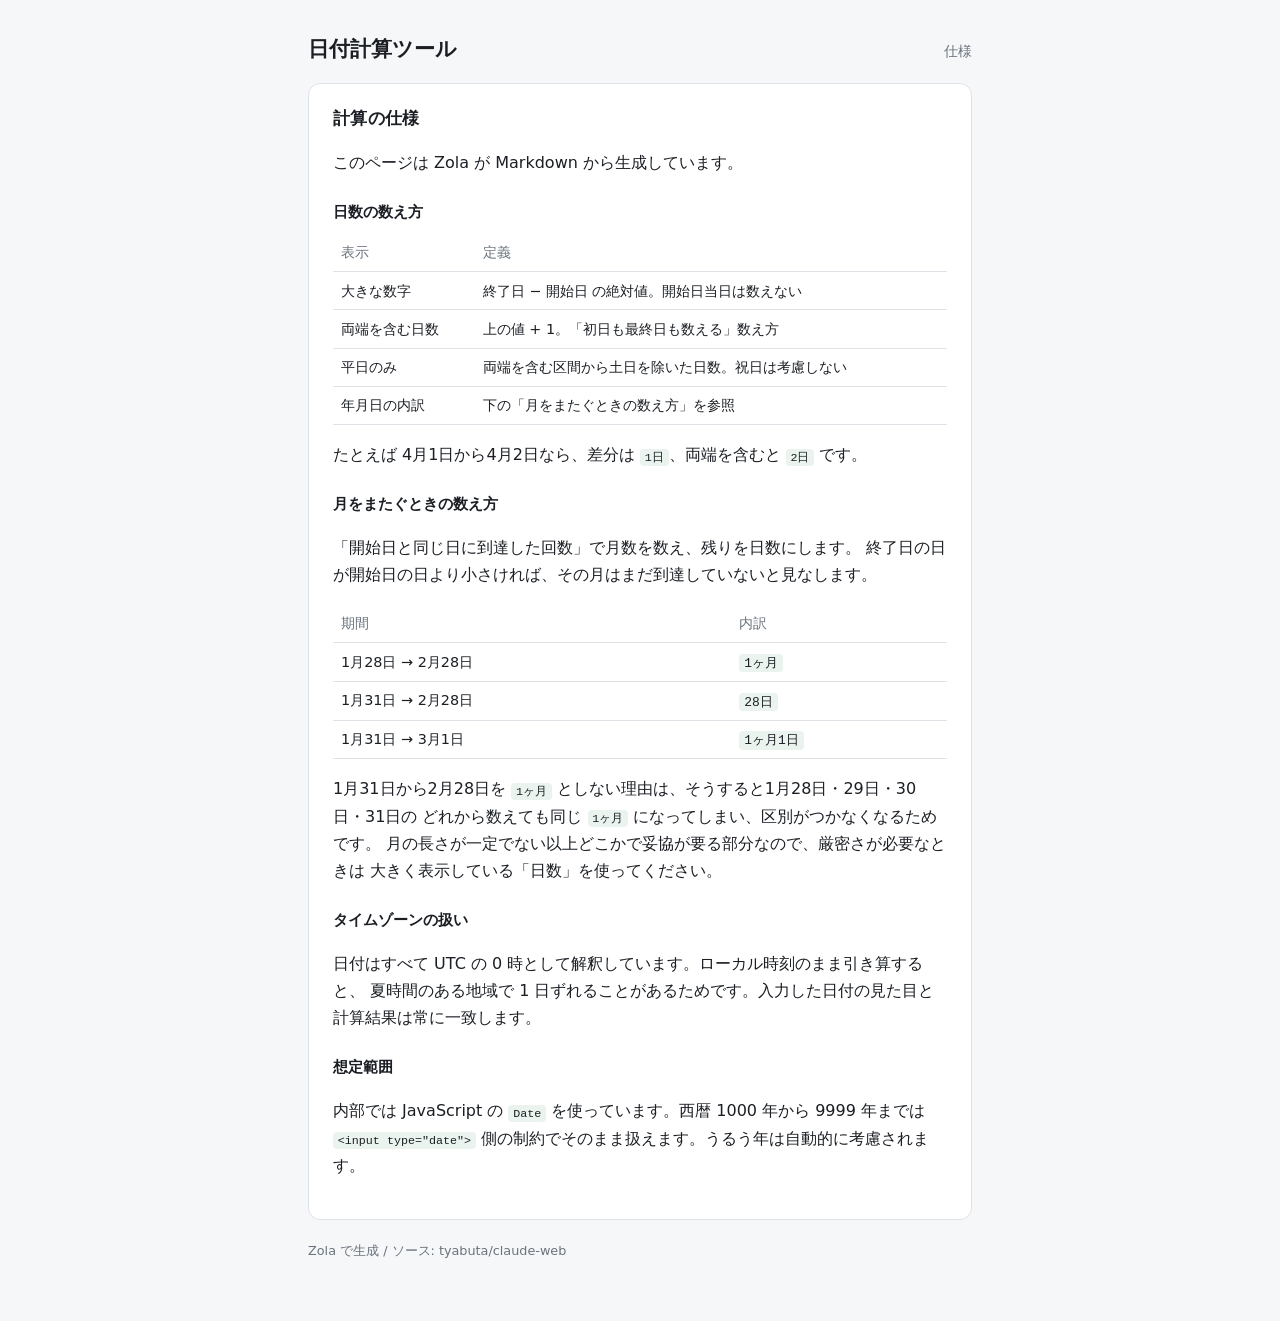
==== about/index.html @ ae9dbe24 "Deploy site from source f8915fb" ====
<!doctype html>
<html lang="ja">
  <head>
    <meta charset="utf-8" />
    <meta name="viewport" content="width=device-width, initial-scale=1" />
    <title>計算の仕様 | 日付計算ツール</title>
    <meta name="description" content="2つの日付の差分日数と、日付の加減算をブラウザ上で計算します。" />
    <link rel="stylesheet" href="https://tyabuta.github.io/date-calc/style.css?h=6fac83dc08e374c64b4c" />
  </head>
  <body>
    <header class="site-header">
      <a class="site-title" href="https://tyabuta.github.io/date-calc/">日付計算ツール</a>
      <nav>
        <a href="https://tyabuta.github.io/date-calc/about/">仕様</a>
      </nav>
    </header>

    <main>
<article class="card prose">
  <h2>計算の仕様</h2>
  <p>このページは Zola が Markdown から生成しています。</p>
<h3 id="ri-shu-noshu-efang">日数の数え方</h3>
<table><thead><tr><th>表示</th><th>定義</th></tr></thead><tbody>
<tr><td>大きな数字</td><td>終了日 − 開始日 の絶対値。開始日当日は数えない</td></tr>
<tr><td>両端を含む日数</td><td>上の値 + 1。「初日も最終日も数える」数え方</td></tr>
<tr><td>平日のみ</td><td>両端を含む区間から土日を除いた日数。祝日は考慮しない</td></tr>
<tr><td>年月日の内訳</td><td>下の「月をまたぐときの数え方」を参照</td></tr>
</tbody></table>
<p>たとえば 4月1日から4月2日なら、差分は <code>1日</code>、両端を含むと <code>2日</code> です。</p>
<h3 id="yue-womatagutokinoshu-efang">月をまたぐときの数え方</h3>
<p>「開始日と同じ日に到達した回数」で月数を数え、残りを日数にします。
終了日の日が開始日の日より小さければ、その月はまだ到達していないと見なします。</p>
<table><thead><tr><th>期間</th><th>内訳</th></tr></thead><tbody>
<tr><td>1月28日 → 2月28日</td><td><code>1ヶ月</code></td></tr>
<tr><td>1月31日 → 2月28日</td><td><code>28日</code></td></tr>
<tr><td>1月31日 → 3月1日</td><td><code>1ヶ月1日</code></td></tr>
</tbody></table>
<p>1月31日から2月28日を <code>1ヶ月</code> としない理由は、そうすると1月28日・29日・30日・31日の
どれから数えても同じ <code>1ヶ月</code> になってしまい、区別がつかなくなるためです。
月の長さが一定でない以上どこかで妥協が要る部分なので、厳密さが必要なときは
大きく表示している「日数」を使ってください。</p>
<h3 id="taimuzonnoxi-i">タイムゾーンの扱い</h3>
<p>日付はすべて UTC の 0 時として解釈しています。ローカル時刻のまま引き算すると、
夏時間のある地域で 1 日ずれることがあるためです。入力した日付の見た目と
計算結果は常に一致します。</p>
<h3 id="xiang-ding-fan-wei">想定範囲</h3>
<p>内部では JavaScript の <code>Date</code> を使っています。西暦 1000 年から 9999 年までは
<code>&lt;input type="date"&gt;</code> 側の制約でそのまま扱えます。うるう年は自動的に考慮されます。</p>

</article>
</main>

    <footer class="site-footer">
      <p>Zola で生成 / ソース: tyabuta&#x2F;claude-web</p>
    </footer>

    
  </body>
</html>
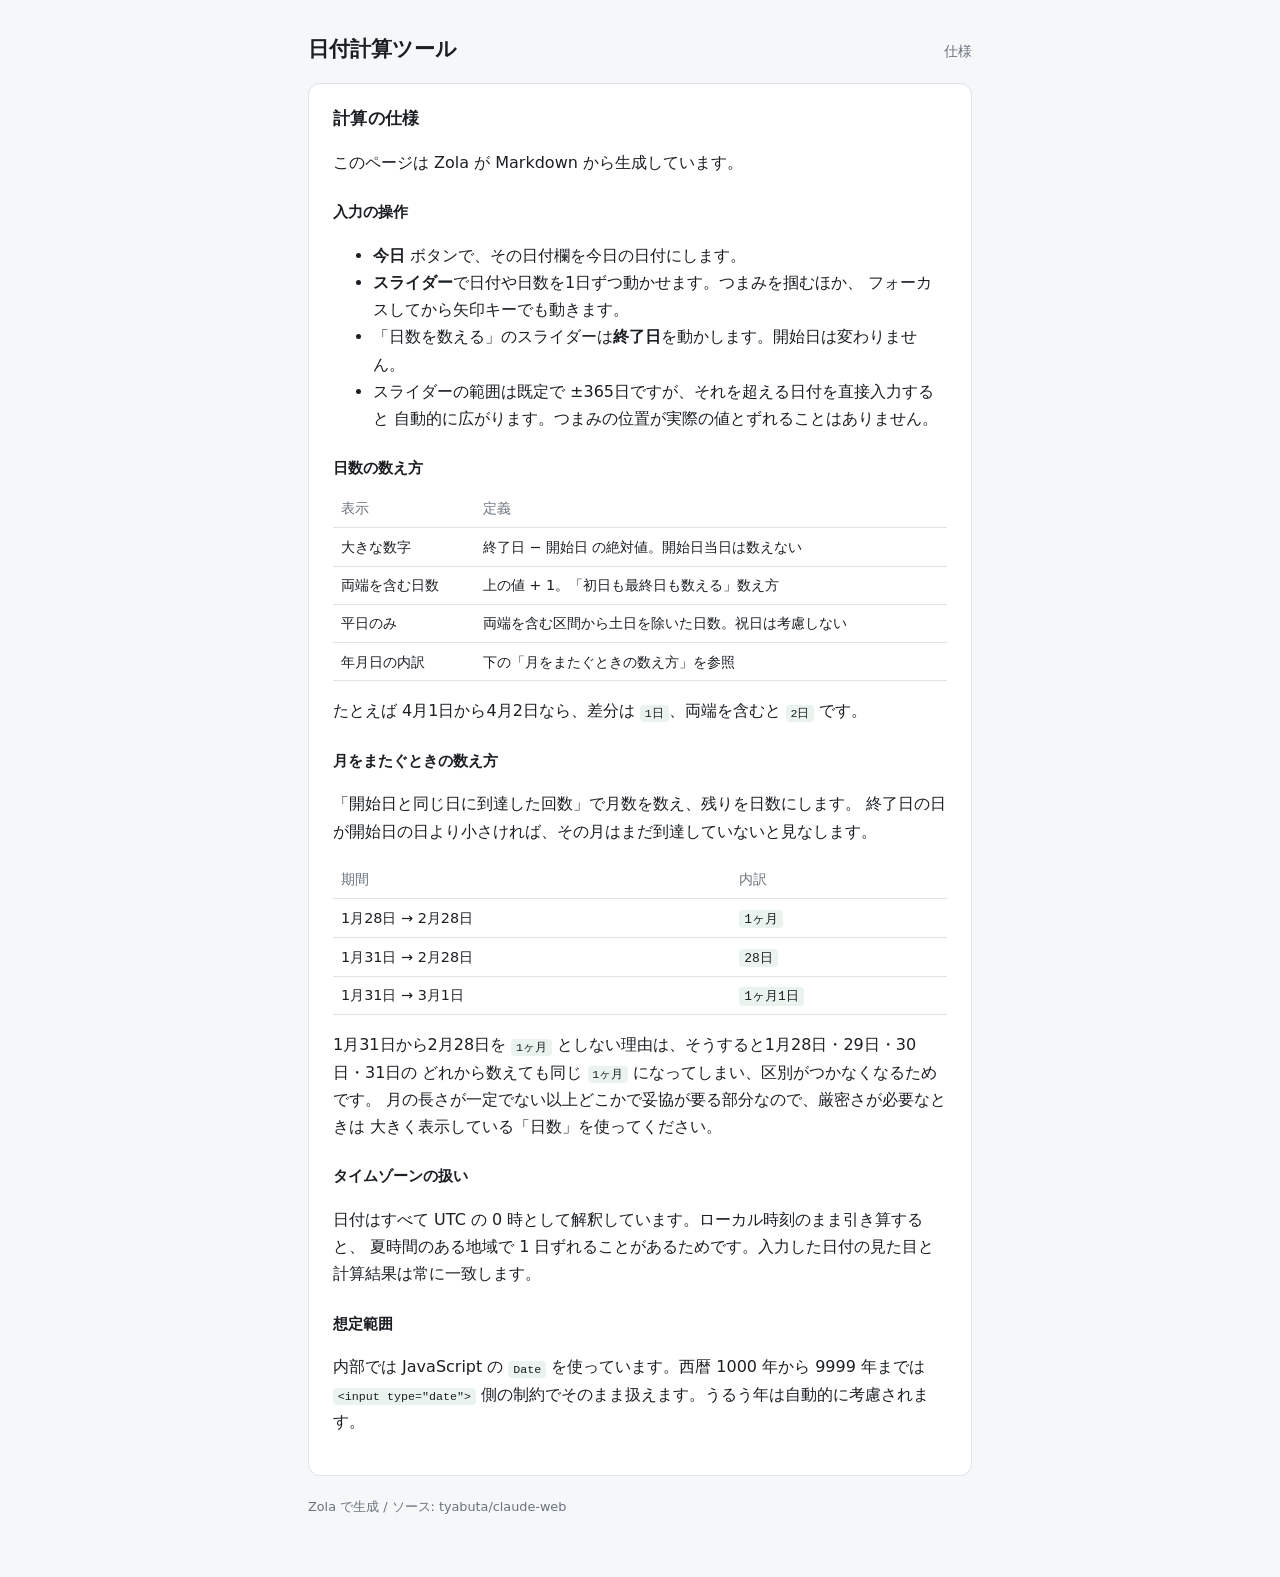
==== commit 9e325bb1: "Deploy site from source 88b0e7e" ====
--- a/about/index.html
+++ b/about/index.html
@@ -5,7 +5,7 @@
     <meta name="viewport" content="width=device-width, initial-scale=1" />
     <title>計算の仕様 | 日付計算ツール</title>
     <meta name="description" content="2つの日付の差分日数と、日付の加減算をブラウザ上で計算します。" />
-    <link rel="stylesheet" href="https://tyabuta.github.io/date-calc/style.css?h=6fac83dc08e374c64b4c" />
+    <link rel="stylesheet" href="https://tyabuta.github.io/date-calc/style.css?h=b46ae50f681da9a2d922" />
   </head>
   <body>
     <header class="site-header">
@@ -19,6 +19,15 @@
 <article class="card prose">
   <h2>計算の仕様</h2>
   <p>このページは Zola が Markdown から生成しています。</p>
+<h3 id="ru-li-nocao-zuo">入力の操作</h3>
+<ul>
+<li><strong>今日</strong> ボタンで、その日付欄を今日の日付にします。</li>
+<li><strong>スライダー</strong>で日付や日数を1日ずつ動かせます。つまみを掴むほか、
+フォーカスしてから矢印キーでも動きます。</li>
+<li>「日数を数える」のスライダーは<strong>終了日</strong>を動かします。開始日は変わりません。</li>
+<li>スライダーの範囲は既定で ±365日ですが、それを超える日付を直接入力すると
+自動的に広がります。つまみの位置が実際の値とずれることはありません。</li>
+</ul>
 <h3 id="ri-shu-noshu-efang">日数の数え方</h3>
 <table><thead><tr><th>表示</th><th>定義</th></tr></thead><tbody>
 <tr><td>大きな数字</td><td>終了日 − 開始日 の絶対値。開始日当日は数えない</td></tr>
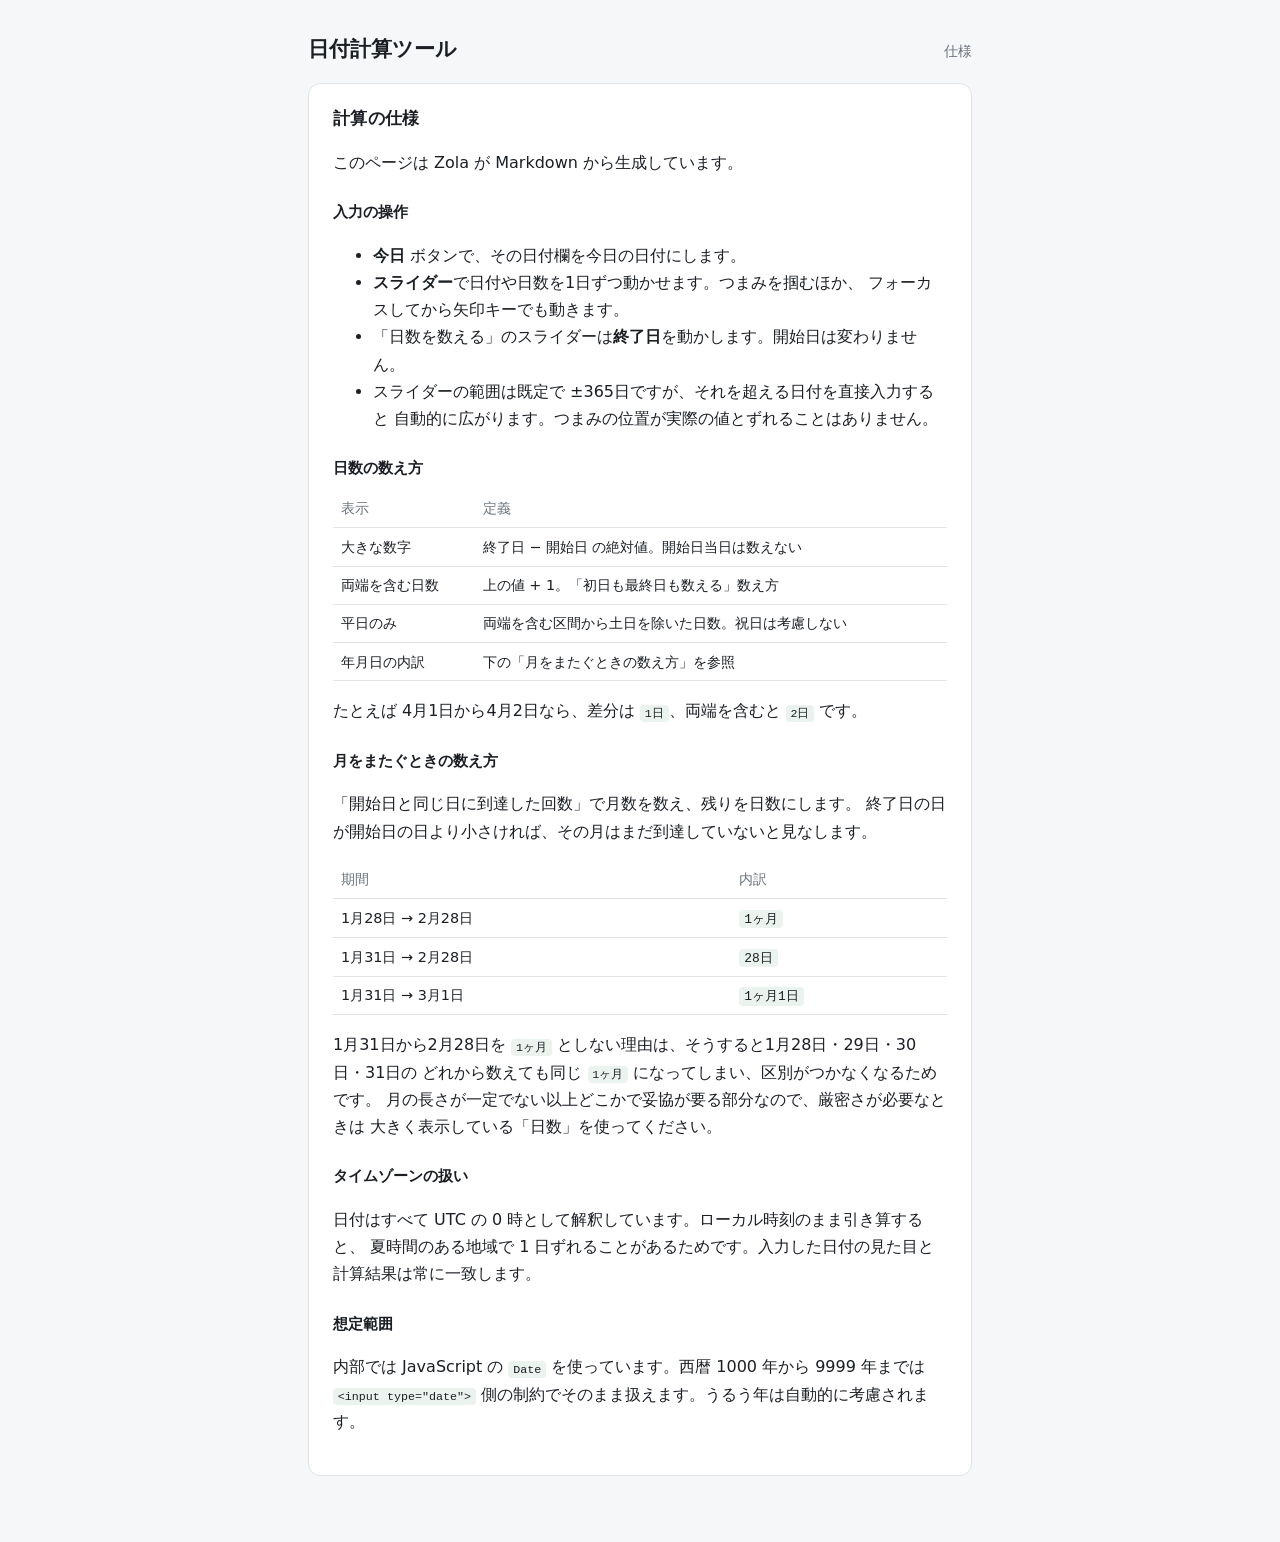
==== commit a78bcb12: "Deploy site from source 8eccbe1" ====
--- a/about/index.html
+++ b/about/index.html
@@ -5,7 +5,7 @@
     <meta name="viewport" content="width=device-width, initial-scale=1" />
     <title>計算の仕様 | 日付計算ツール</title>
     <meta name="description" content="2つの日付の差分日数と、日付の加減算をブラウザ上で計算します。" />
-    <link rel="stylesheet" href="https://tyabuta.github.io/date-calc/style.css?h=b46ae50f681da9a2d922" />
+    <link rel="stylesheet" href="https://tyabuta.github.io/date-calc/style.css?h=4d6645b72f13b25f26c0" />
   </head>
   <body>
     <header class="site-header">
@@ -59,10 +59,6 @@
 </article>
 </main>
 
-    <footer class="site-footer">
-      <p>Zola で生成 / ソース: tyabuta&#x2F;claude-web</p>
-    </footer>
-
     
   </body>
 </html>
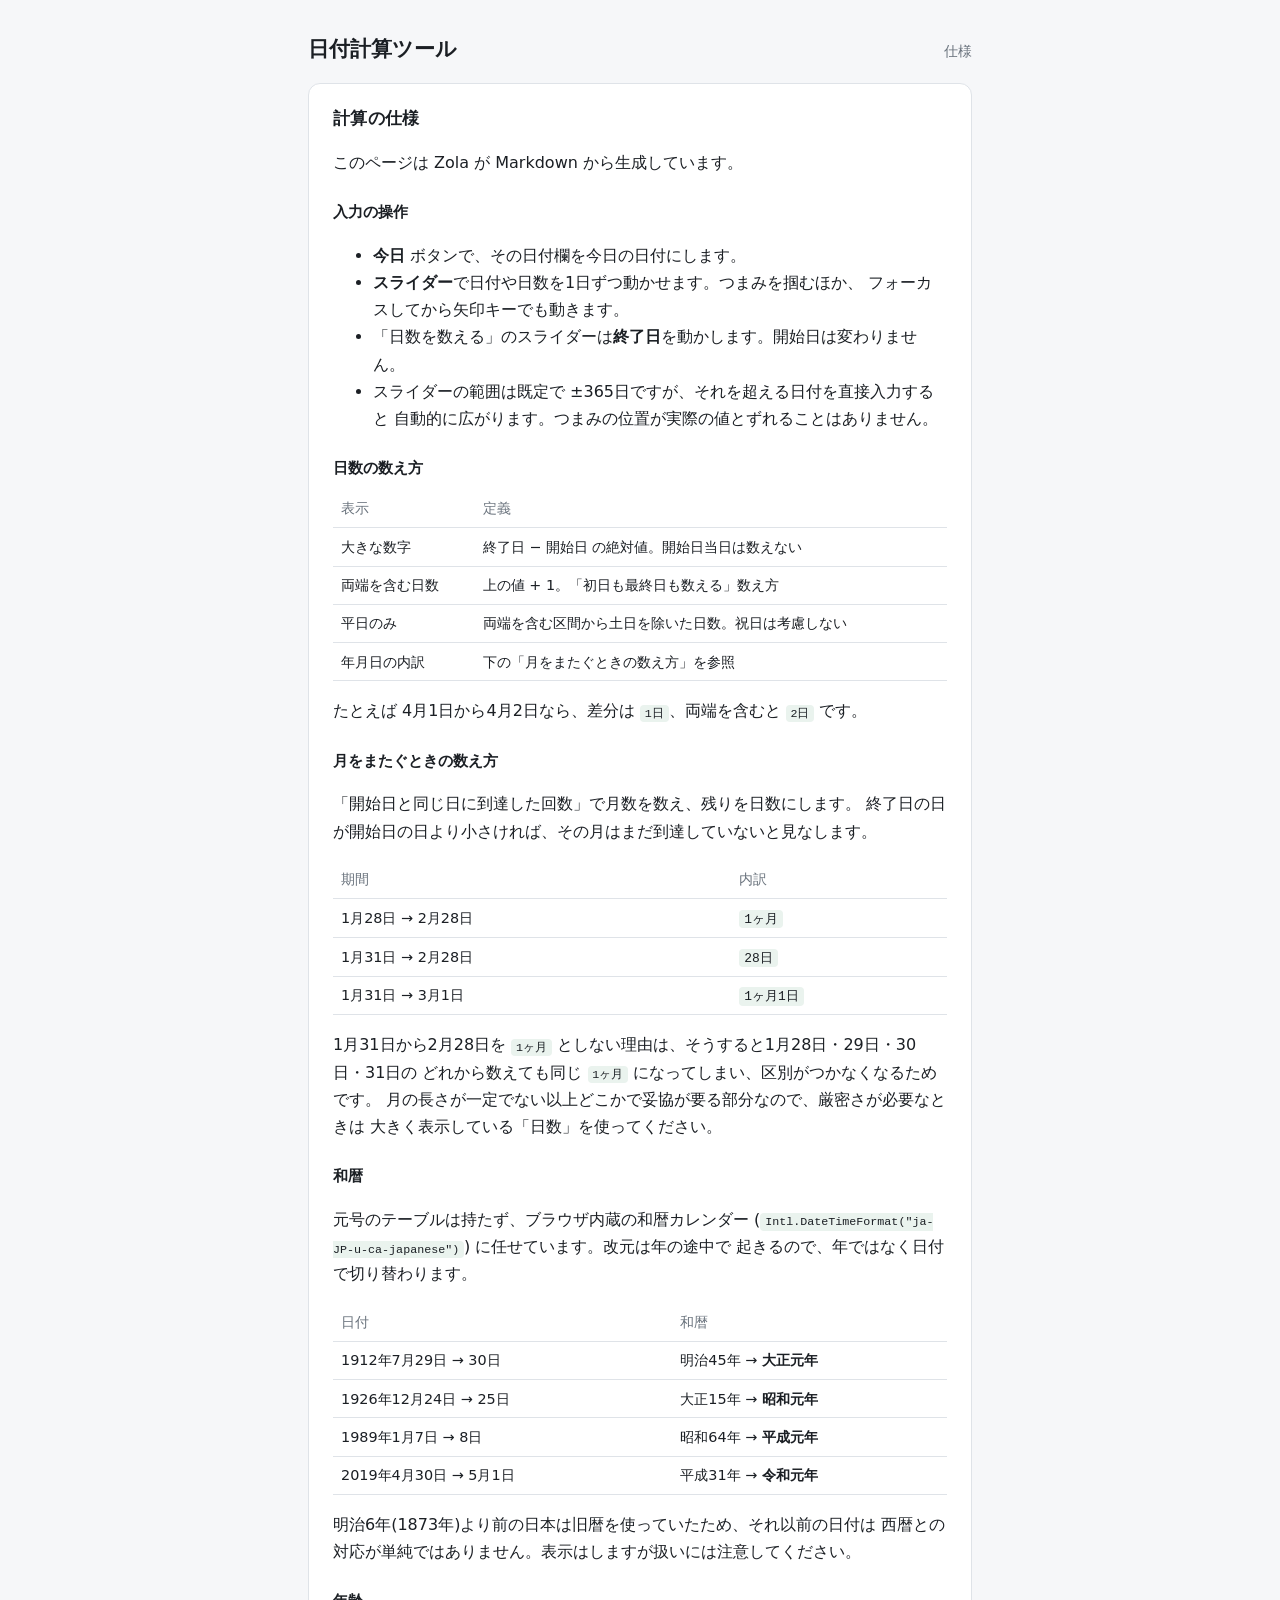
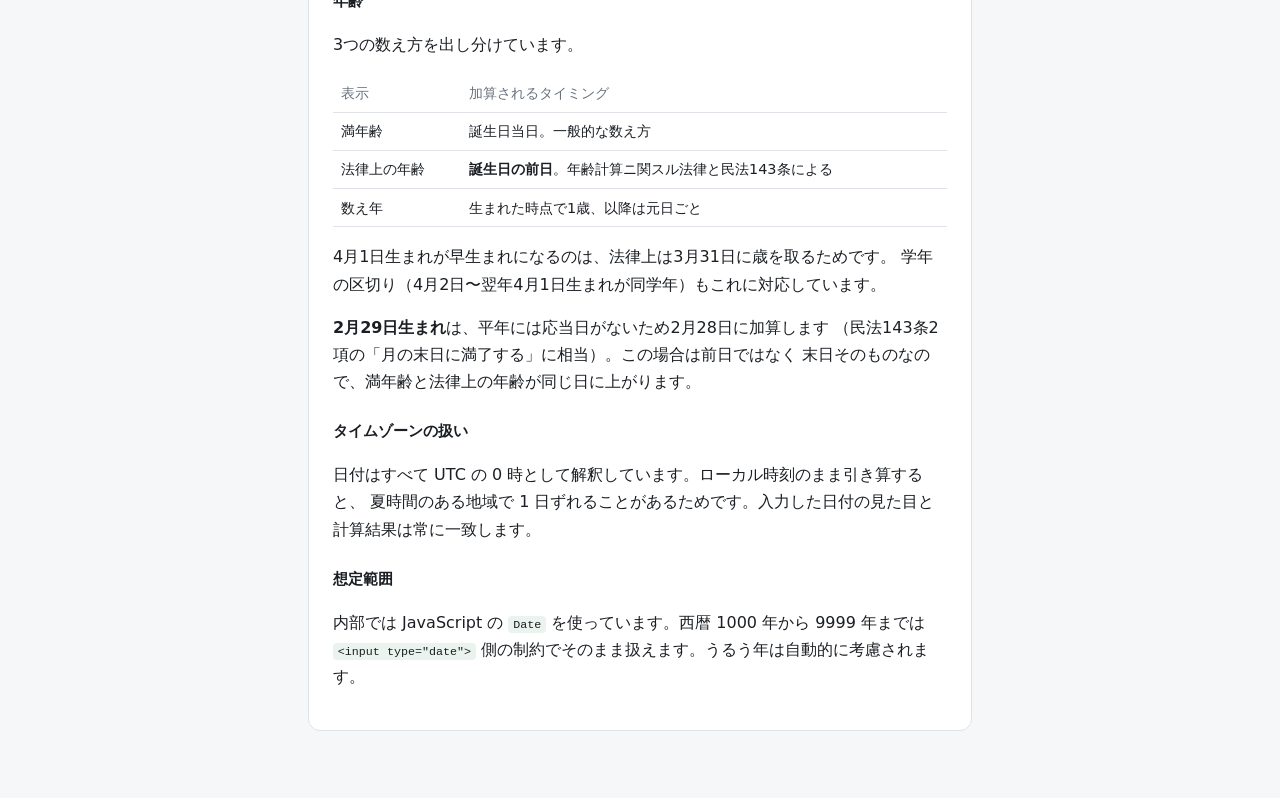
==== commit 25ed4969: "Deploy site from source 4b68fe5" ====
--- a/about/index.html
+++ b/about/index.html
@@ -5,7 +5,7 @@
     <meta name="viewport" content="width=device-width, initial-scale=1" />
     <title>計算の仕様 | 日付計算ツール</title>
     <meta name="description" content="2つの日付の差分日数と、日付の加減算をブラウザ上で計算します。" />
-    <link rel="stylesheet" href="https://tyabuta.github.io/date-calc/style.css?h=4d6645b72f13b25f26c0" />
+    <link rel="stylesheet" href="https://tyabuta.github.io/date-calc/style.css?h=900a5b3d45764ddc1dcc" />
   </head>
   <body>
     <header class="site-header">
@@ -48,6 +48,30 @@
 どれから数えても同じ <code>1ヶ月</code> になってしまい、区別がつかなくなるためです。
 月の長さが一定でない以上どこかで妥協が要る部分なので、厳密さが必要なときは
 大きく表示している「日数」を使ってください。</p>
+<h3 id="he-li">和暦</h3>
+<p>元号のテーブルは持たず、ブラウザ内蔵の和暦カレンダー
+(<code>Intl.DateTimeFormat("ja-JP-u-ca-japanese")</code>) に任せています。改元は年の途中で
+起きるので、年ではなく日付で切り替わります。</p>
+<table><thead><tr><th>日付</th><th>和暦</th></tr></thead><tbody>
+<tr><td>1912年7月29日 → 30日</td><td>明治45年 → <strong>大正元年</strong></td></tr>
+<tr><td>1926年12月24日 → 25日</td><td>大正15年 → <strong>昭和元年</strong></td></tr>
+<tr><td>1989年1月7日 → 8日</td><td>昭和64年 → <strong>平成元年</strong></td></tr>
+<tr><td>2019年4月30日 → 5月1日</td><td>平成31年 → <strong>令和元年</strong></td></tr>
+</tbody></table>
+<p>明治6年(1873年)より前の日本は旧暦を使っていたため、それ以前の日付は
+西暦との対応が単純ではありません。表示はしますが扱いには注意してください。</p>
+<h3 id="nian-ling">年齢</h3>
+<p>3つの数え方を出し分けています。</p>
+<table><thead><tr><th>表示</th><th>加算されるタイミング</th></tr></thead><tbody>
+<tr><td>満年齢</td><td>誕生日当日。一般的な数え方</td></tr>
+<tr><td>法律上の年齢</td><td><strong>誕生日の前日</strong>。年齢計算ニ関スル法律と民法143条による</td></tr>
+<tr><td>数え年</td><td>生まれた時点で1歳、以降は元日ごと</td></tr>
+</tbody></table>
+<p>4月1日生まれが早生まれになるのは、法律上は3月31日に歳を取るためです。
+学年の区切り（4月2日〜翌年4月1日生まれが同学年）もこれに対応しています。</p>
+<p><strong>2月29日生まれ</strong>は、平年には応当日がないため2月28日に加算します
+（民法143条2項の「月の末日に満了する」に相当）。この場合は前日ではなく
+末日そのものなので、満年齢と法律上の年齢が同じ日に上がります。</p>
 <h3 id="taimuzonnoxi-i">タイムゾーンの扱い</h3>
 <p>日付はすべて UTC の 0 時として解釈しています。ローカル時刻のまま引き算すると、
 夏時間のある地域で 1 日ずれることがあるためです。入力した日付の見た目と
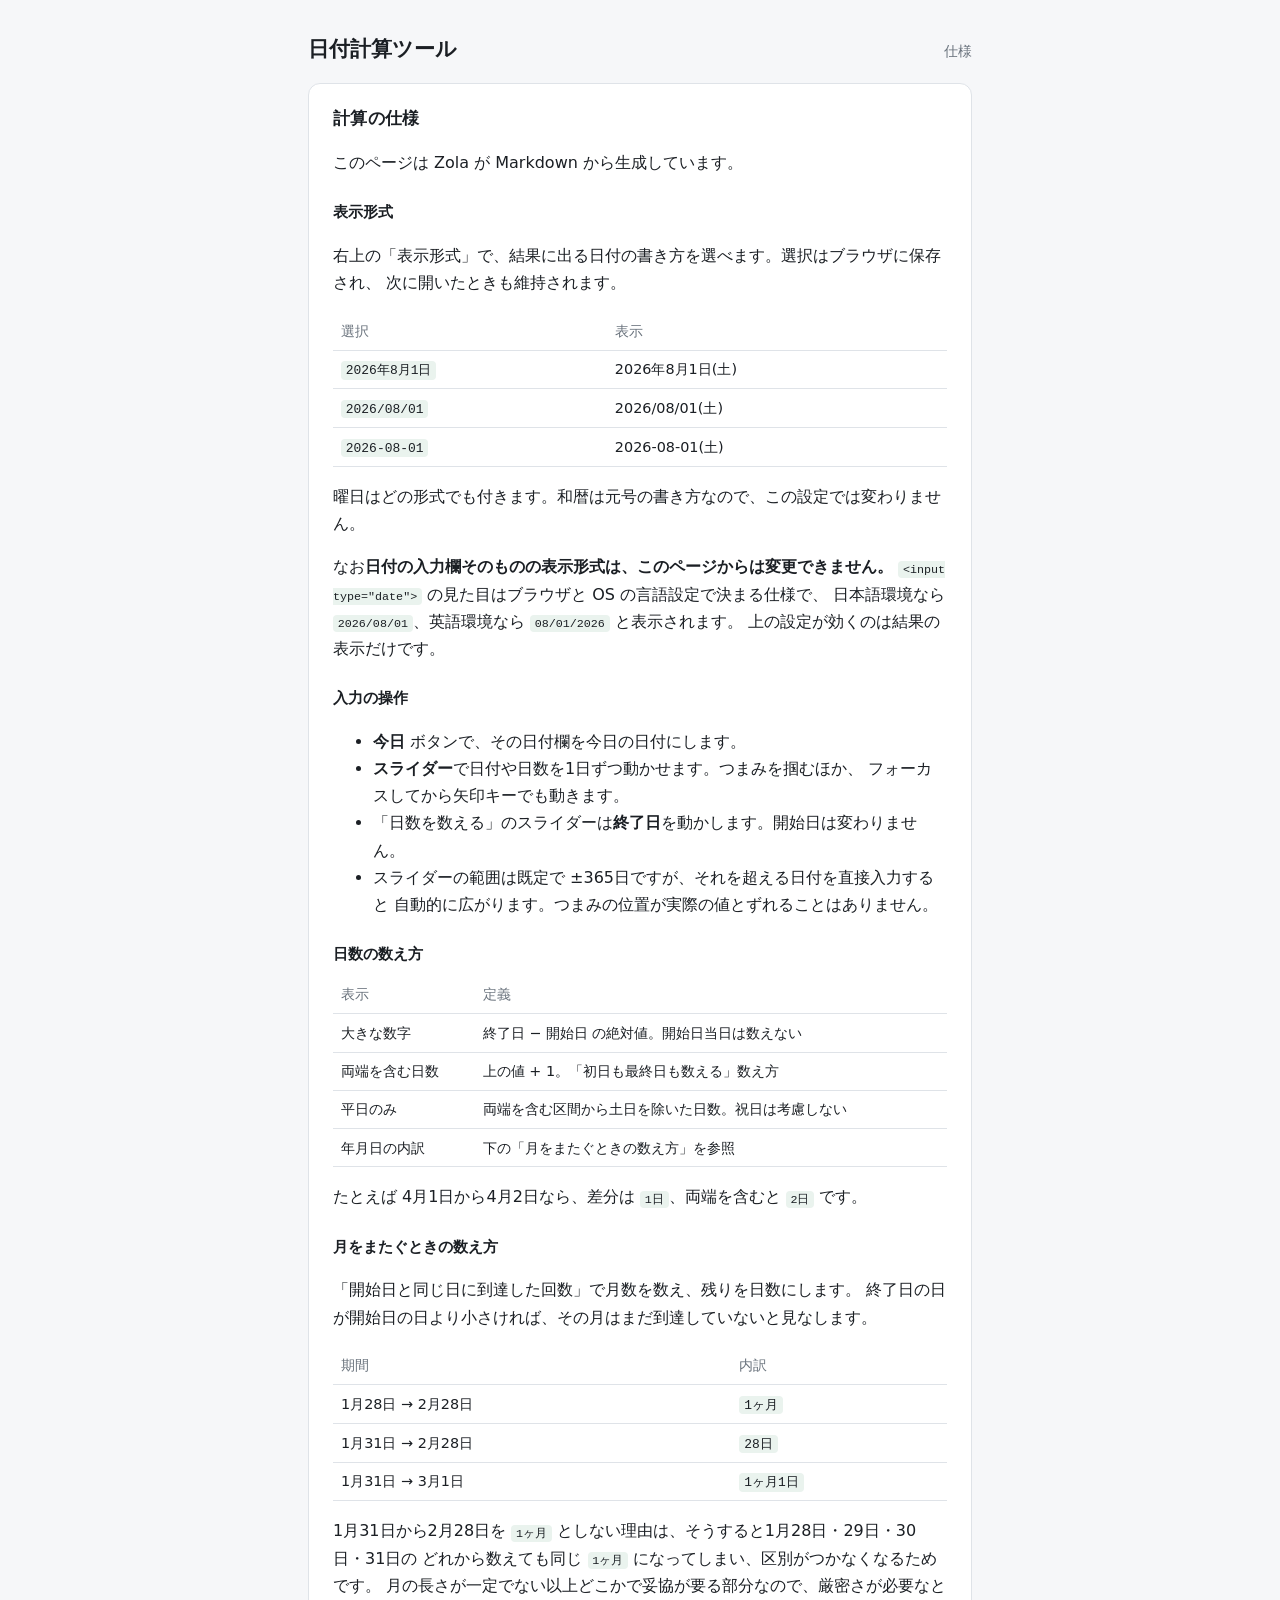
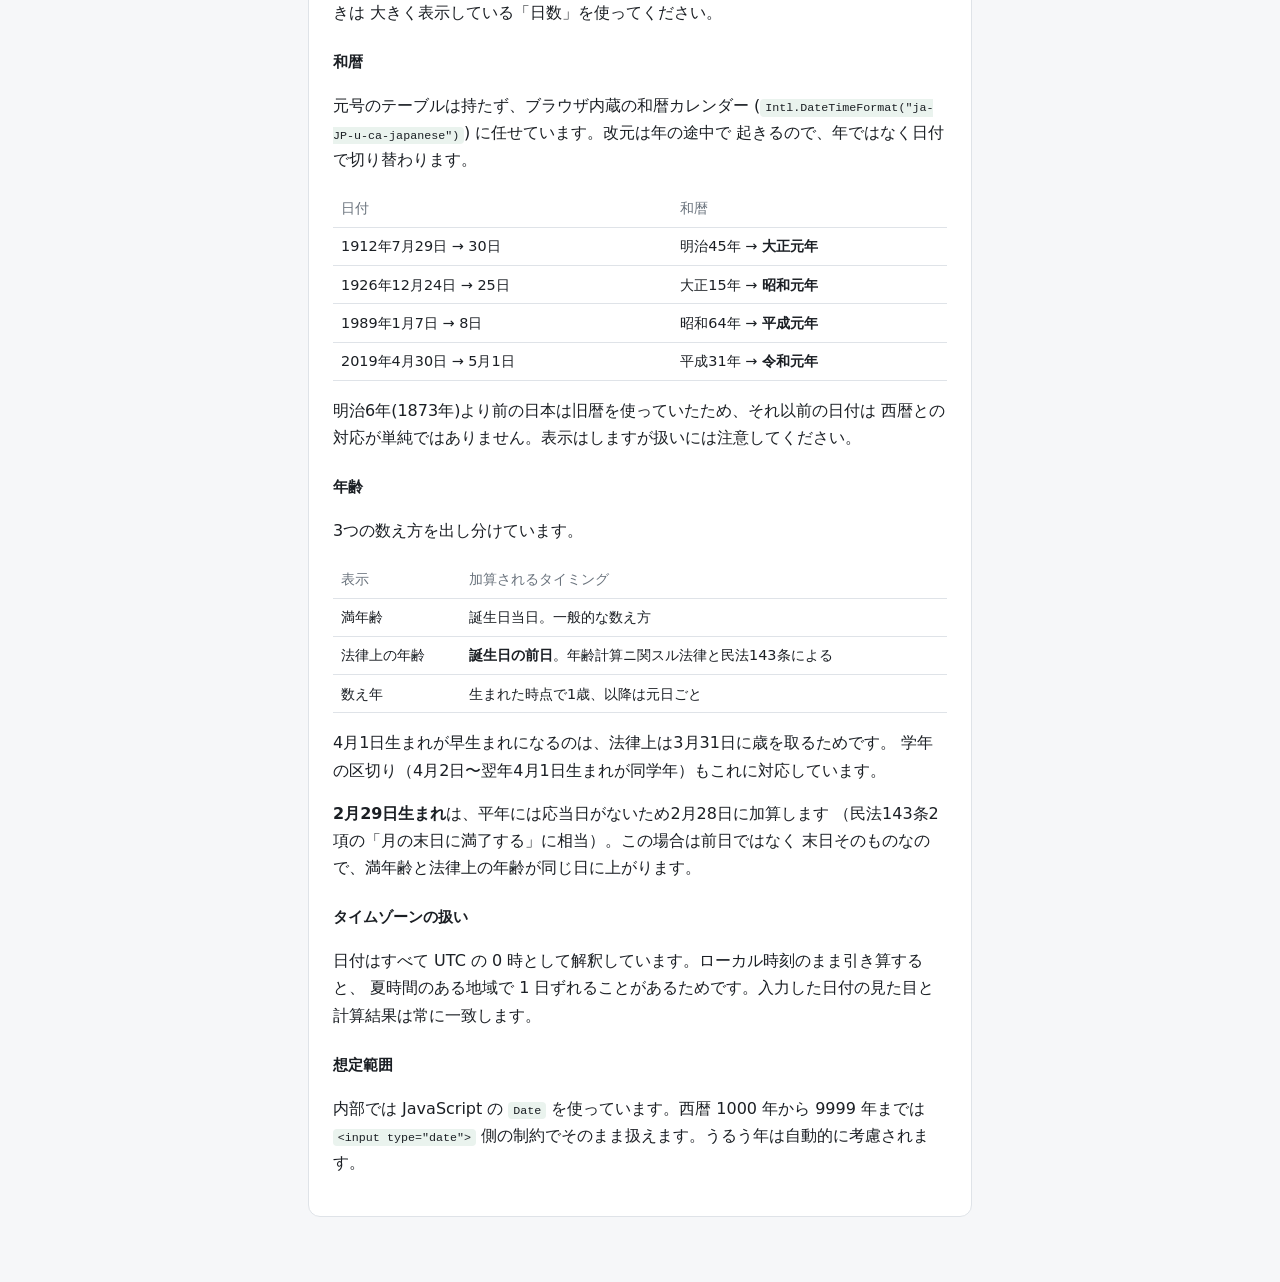
==== commit c3918db4: "Deploy site from source c48c70d" ====
--- a/about/index.html
+++ b/about/index.html
@@ -5,7 +5,7 @@
     <meta name="viewport" content="width=device-width, initial-scale=1" />
     <title>計算の仕様 | 日付計算ツール</title>
     <meta name="description" content="2つの日付の差分日数と、日付の加減算をブラウザ上で計算します。" />
-    <link rel="stylesheet" href="https://tyabuta.github.io/date-calc/style.css?h=900a5b3d45764ddc1dcc" />
+    <link rel="stylesheet" href="https://tyabuta.github.io/date-calc/style.css?h=c6742239de6b1fe4ee40" />
   </head>
   <body>
     <header class="site-header">
@@ -19,6 +19,19 @@
 <article class="card prose">
   <h2>計算の仕様</h2>
   <p>このページは Zola が Markdown から生成しています。</p>
+<h3 id="biao-shi-xing-shi">表示形式</h3>
+<p>右上の「表示形式」で、結果に出る日付の書き方を選べます。選択はブラウザに保存され、
+次に開いたときも維持されます。</p>
+<table><thead><tr><th>選択</th><th>表示</th></tr></thead><tbody>
+<tr><td><code>2026年8月1日</code></td><td>2026年8月1日(土)</td></tr>
+<tr><td><code>2026/08/01</code></td><td>2026/08/01(土)</td></tr>
+<tr><td><code>2026-08-01</code></td><td>2026-08-01(土)</td></tr>
+</tbody></table>
+<p>曜日はどの形式でも付きます。和暦は元号の書き方なので、この設定では変わりません。</p>
+<p>なお<strong>日付の入力欄そのものの表示形式は、このページからは変更できません。</strong>
+<code>&lt;input type="date"&gt;</code> の見た目はブラウザと OS の言語設定で決まる仕様で、
+日本語環境なら <code>2026/08/01</code>、英語環境なら <code>08/01/2026</code> と表示されます。
+上の設定が効くのは結果の表示だけです。</p>
 <h3 id="ru-li-nocao-zuo">入力の操作</h3>
 <ul>
 <li><strong>今日</strong> ボタンで、その日付欄を今日の日付にします。</li>
